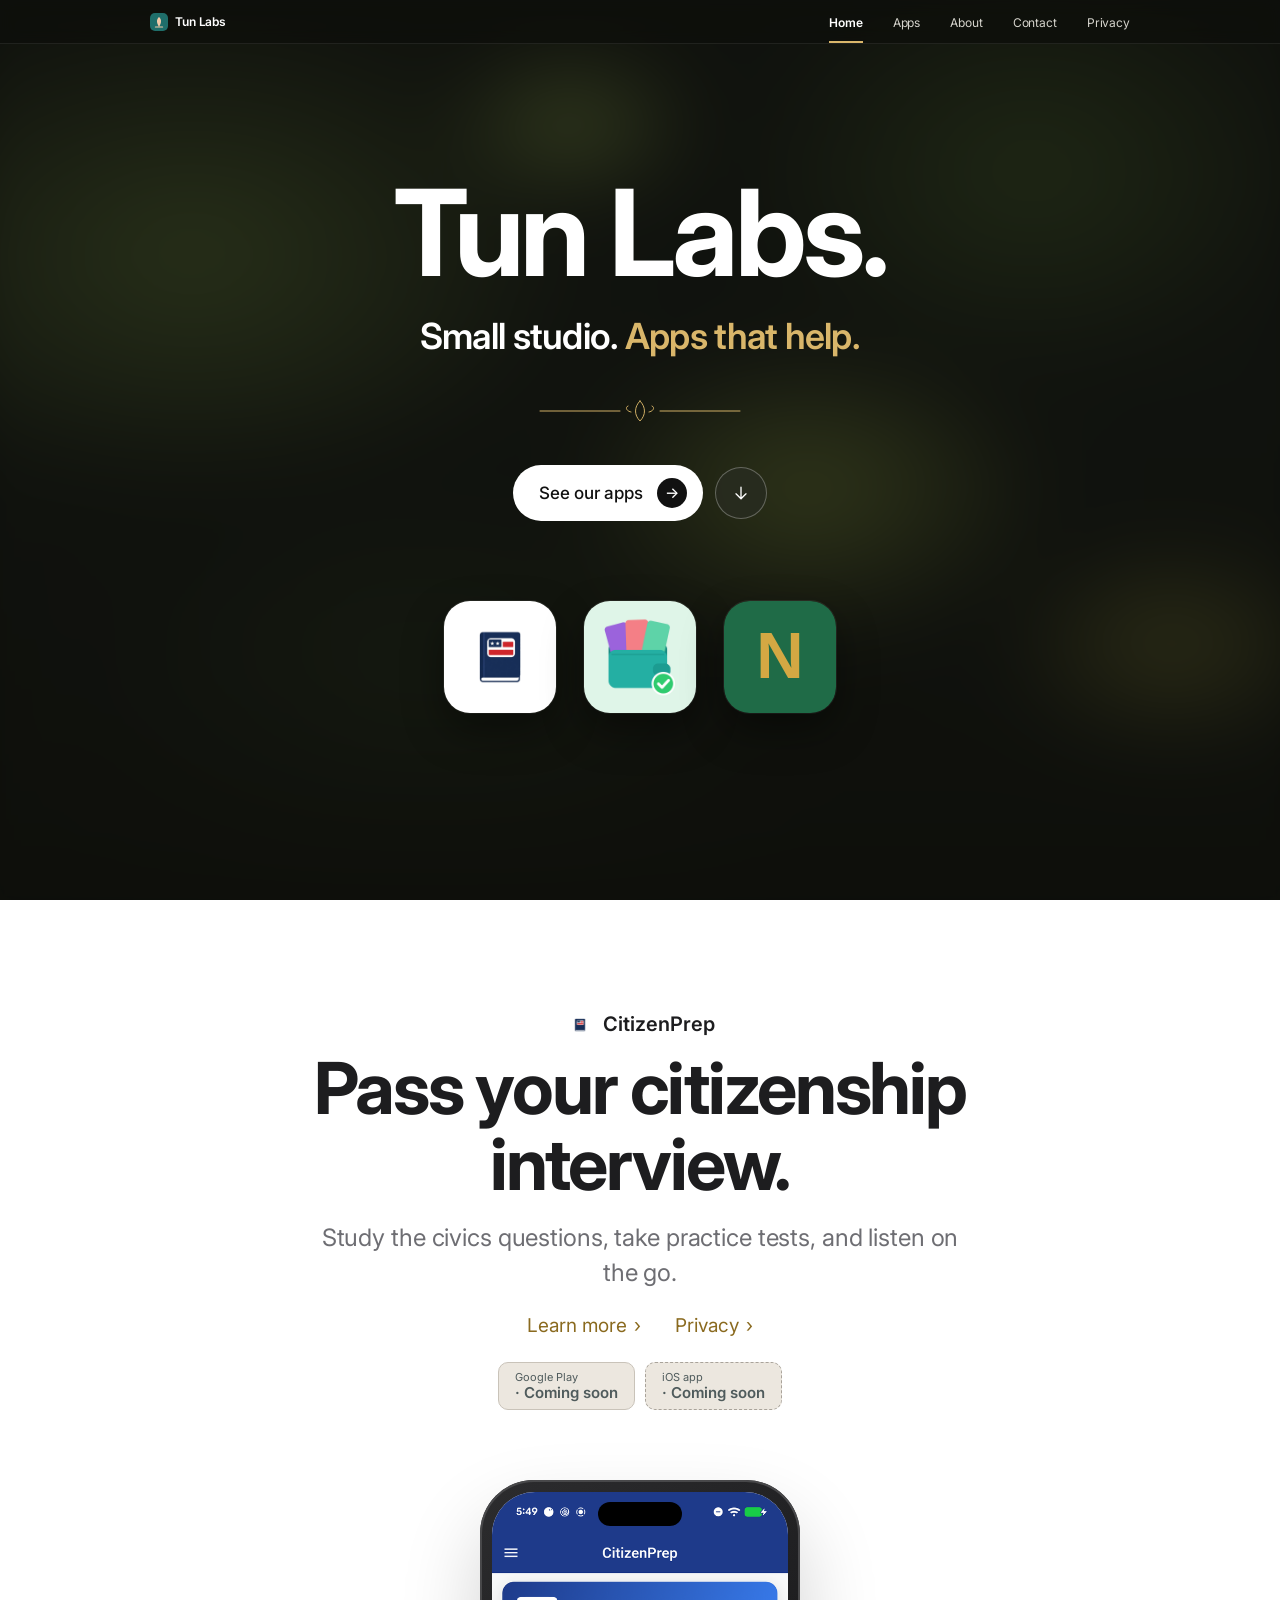
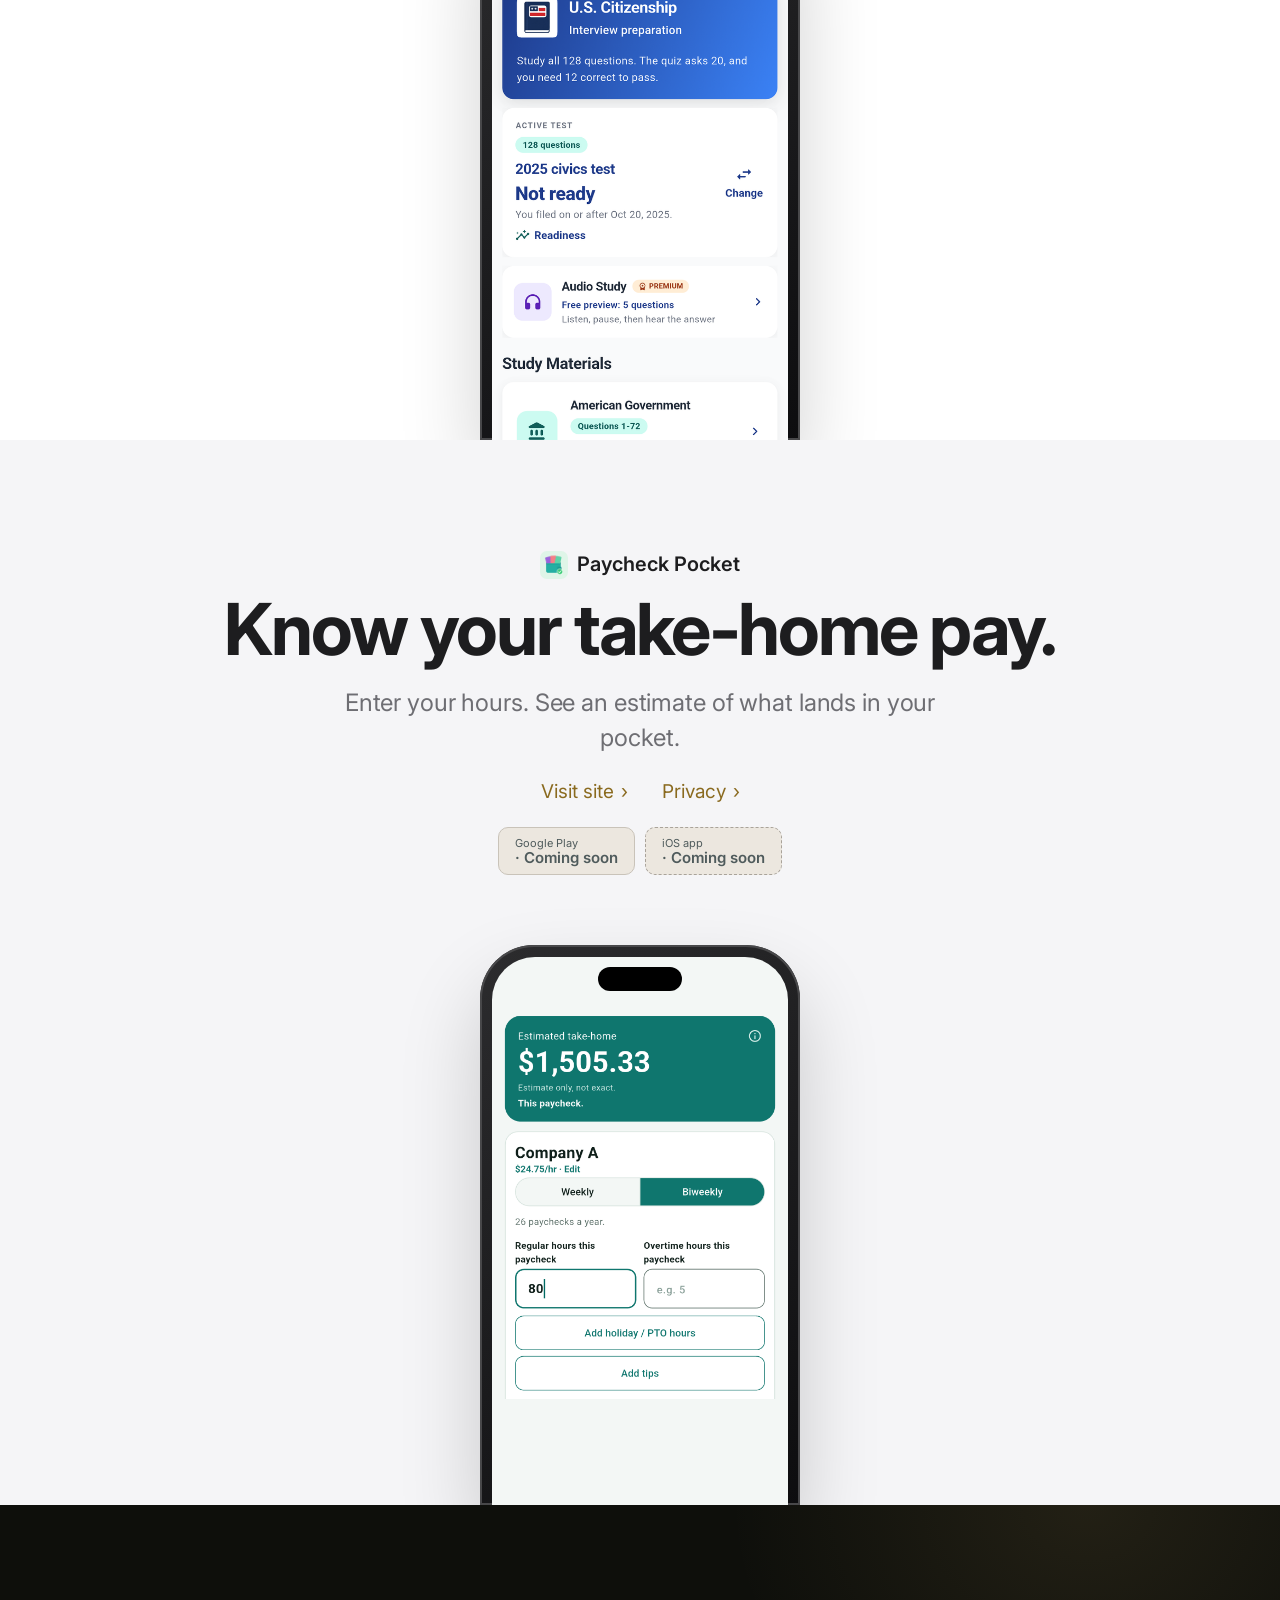
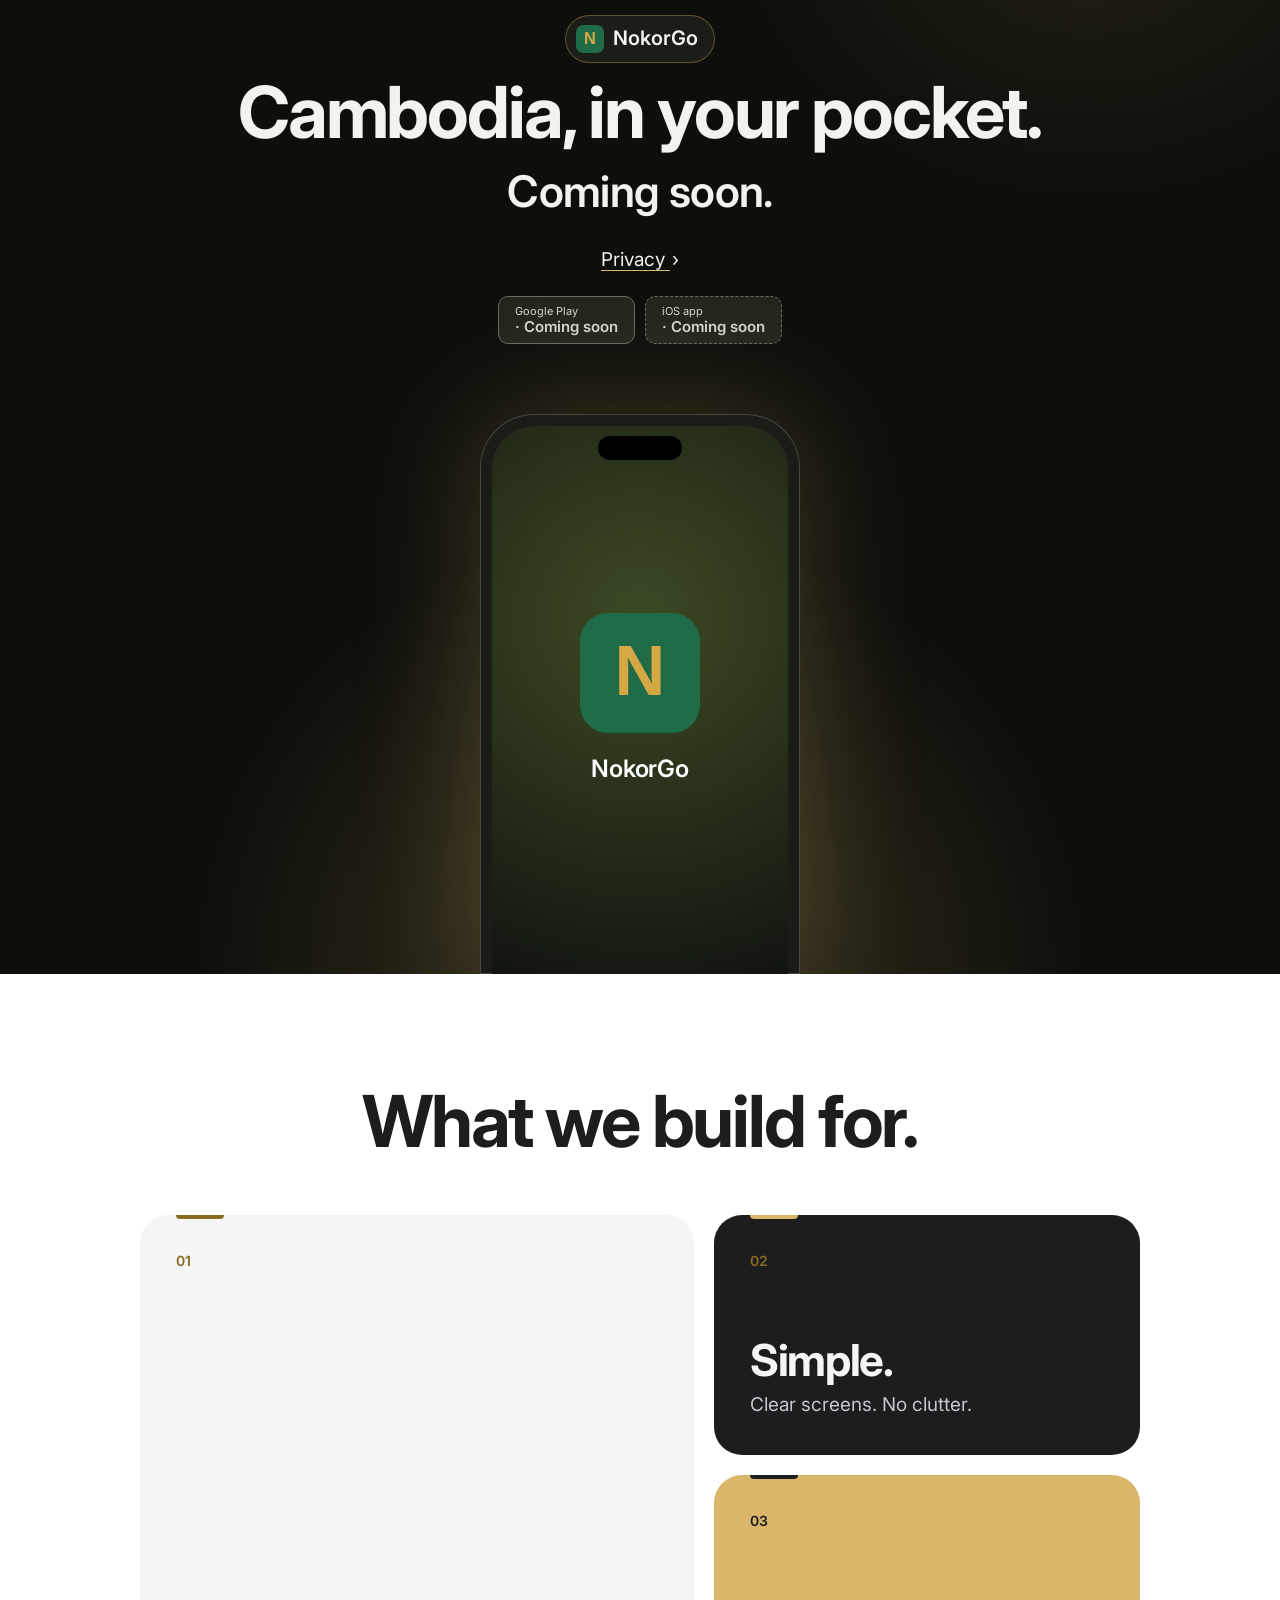
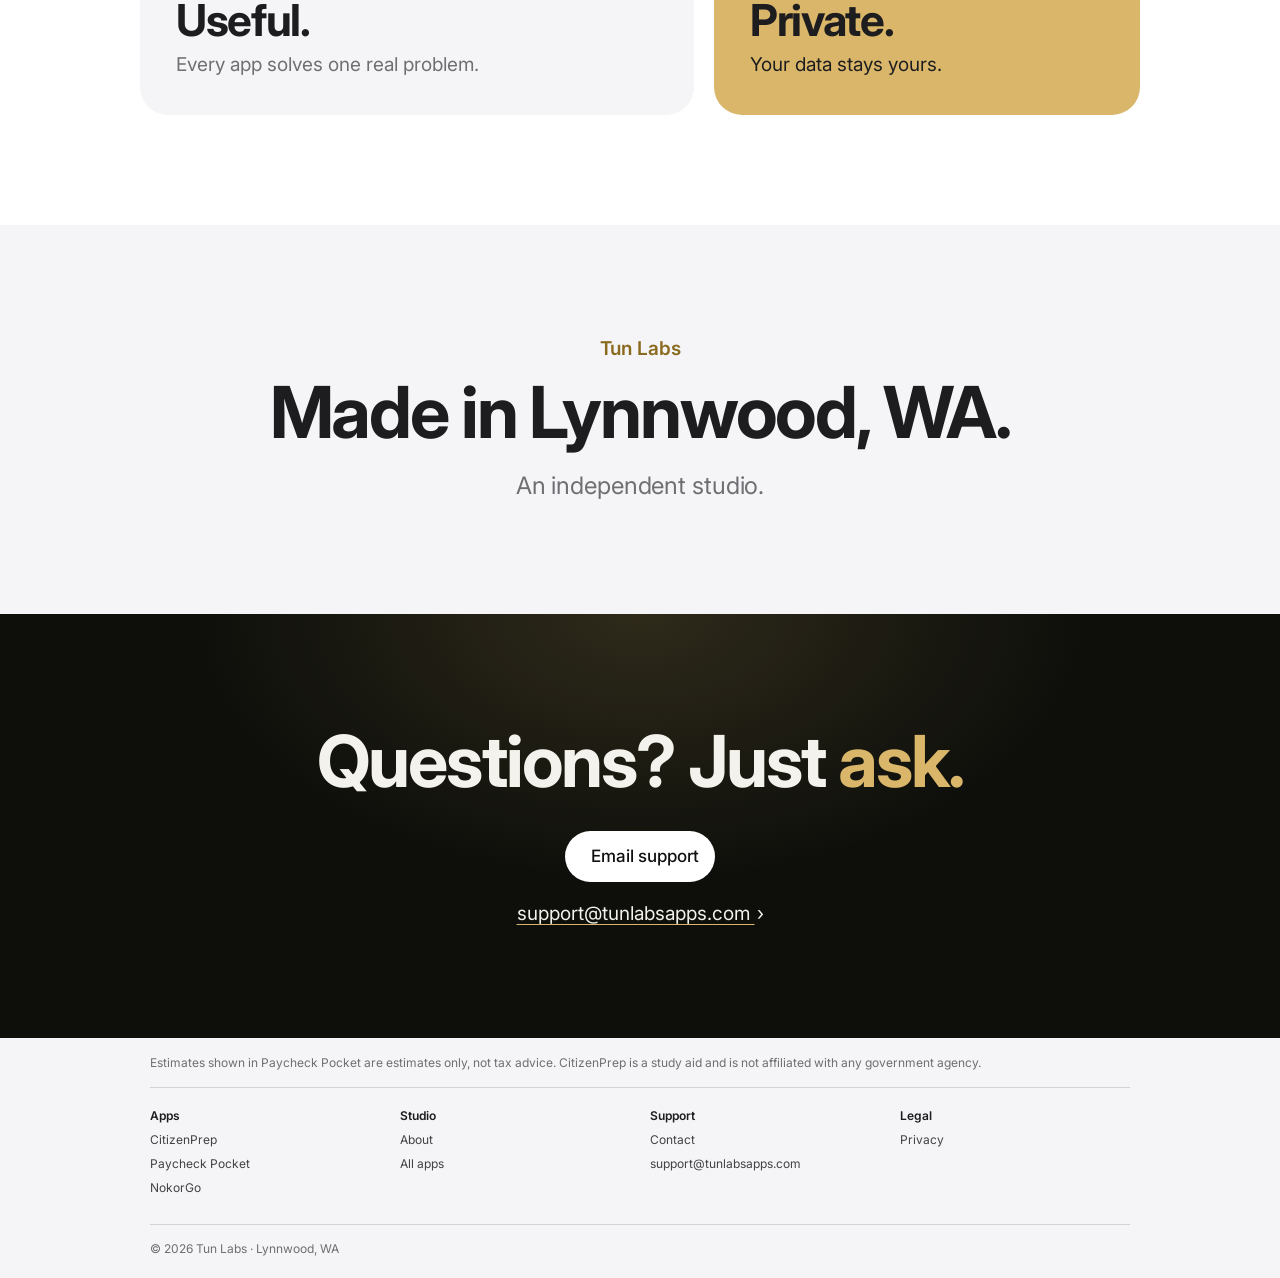
==== index.html @ c19de5f4 "Initial Tun Labs site" ====
<!doctype html>
<html lang="en">
<head>
<meta charset="utf-8">
<meta name="viewport" content="width=device-width, initial-scale=1">
<title>Tun Labs — Small studio. Apps that help.</title>
<meta name="description" content="Tun Labs is a small independent app studio in Lynnwood, WA.">
<link rel="preconnect" href="https://fonts.googleapis.com">
<link rel="preconnect" href="https://fonts.gstatic.com" crossorigin>
<link href="https://fonts.googleapis.com/css2?family=Inter:wght@400;500;600;700&display=swap" rel="stylesheet">
<link rel="stylesheet" href="style.css">
<link rel="icon" href="assets/logo.svg">
</head>
<body>
<header class="gnav" id="gnav">
  <nav class="gnav-in" aria-label="Global">
    <a class="brand" href="index.html" aria-label="Tun Labs home"><img src="assets/logo.svg" alt="" width="18" height="18"><span>Tun Labs</span></a>
    <ul><li><a href="index.html" aria-current="page">Home</a></li><li><a href="apps.html">Apps</a></li><li><a href="about.html">About</a></li><li><a href="contact.html">Contact</a></li><li><a href="privacy.html">Privacy</a></li></ul>
  </nav>
</header>

<main id="top">
  <section class="band hero">
    <div class="foliage" aria-hidden="true"></div>
    <div class="hero-in">
    <h1>Tun Labs.</h1>
    <p class="sub">Small studio. <em>Apps that help.</em></p>
    <div class="lotus" aria-hidden="true"><svg viewBox="0 0 220 28" fill="none" stroke="currentColor" stroke-width="1" stroke-linecap="round"><path d="M10 14h80"/><path d="M130 14h80"/><path d="M110 4c6 6 6 14 0 20c-6-6-6-14 0-20z"/><path d="M101 15c-5-1-6-5-3-6M119 15c5-1 6-5 3-6"/></svg></div>
    <div class="ctas">
      <a class="pill-btn" href="#citizenprep">See our apps <span aria-hidden="true">→</span></a>
      <a class="glass-btn" href="#contact" aria-label="Get in touch"><svg viewBox="0 0 24 24" width="20" height="20" fill="none" stroke="currentColor" stroke-width="1.6" stroke-linecap="round"><path d="M12 5v14M6 13l6 6 6-6"/></svg></a>
    </div>
    <div class="icon-row" aria-hidden="true">
      <img src="assets/citizenprep-icon.png" alt="">
      <img src="assets/paycheck-pocket-icon.png" alt="">
      <img src="assets/nokorgo-icon.svg" alt="">
    </div>
    </div>
  </section>

  <section class="band white app" id="citizenprep">
    <p class="eyebrow"><img src="assets/citizenprep-icon.png" alt="" width="28" height="28">CitizenPrep</p>
    <h2>Pass your citizenship interview.</h2>
    <p class="tag">Study the civics questions, take practice tests, and listen on the go.</p>
    <div class="links">
      <a class="tlink" href="apps.html">Learn more <span aria-hidden="true">›</span></a>
      <a class="tlink" href="privacy.html">Privacy <span aria-hidden="true">›</span></a>
    </div>
    <div class="badges" role="group" aria-label="Store availability">
      <span class="soon-badge gp-soon"><small>Google Play</small><b>· Coming soon</b></span>
      <span class="soon-badge ios-soon"><small>iOS app</small><b>· Coming soon</b></span>
    </div>
    <div class="phone"><div class="screen"><img src="img/cp.png" alt="CitizenPrep home screen showing the U.S. Citizenship study card and an active 2025 civics practice test."></div></div>
  </section>

  <section class="band grey app" id="paycheck">
    <p class="eyebrow"><img src="assets/paycheck-pocket-icon.png" alt="" width="28" height="28">Paycheck Pocket</p>
    <h2>Know your take&#8209;home pay.</h2>
    <p class="tag">Enter your hours. See an estimate of what lands in your pocket.</p>
    <div class="links">
      <a class="tlink" href="https://paycheckpocket.com">Visit site <span aria-hidden="true">›</span></a>
      <a class="tlink" href="https://paycheckpocket.com/privacy/">Privacy <span aria-hidden="true">›</span></a>
    </div>
    <div class="badges" role="group" aria-label="Store availability">
      <span class="soon-badge gp-soon"><small>Google Play</small><b>· Coming soon</b></span>
      <span class="soon-badge ios-soon"><small>iOS app</small><b>· Coming soon</b></span>
    </div>
    <div class="phone"><div class="screen pp"><img src="img/pp-crop.png" alt="Paycheck Pocket estimate screen showing an estimated take-home amount for a sample job."></div></div>
  </section>

  <section class="band dark app" id="nokorgo">
    <p class="eyebrow"><img src="assets/nokorgo-icon.svg" alt="" width="28" height="28">NokorGo</p>
    <h2>Cambodia, in your pocket.</h2>
    <p class="soon">Coming soon.</p>
    <div class="links"><a class="tlink" href="privacy.html">Privacy <span aria-hidden="true">›</span></a></div>
    <div class="badges" role="group" aria-label="Store availability">
      <span class="soon-badge gp-soon"><small>Google Play</small><b>· Coming soon</b></span>
      <span class="soon-badge ios-soon"><small>iOS app</small><b>· Coming soon</b></span>
    </div>
    <div class="phone dark"><div class="screen ng">
      <img src="assets/nokorgo-icon.svg" alt="NokorGo app icon">
      <span>NokorGo</span>
    </div></div>
  </section>

  <section class="band white" id="values">
    <h2>What we build for.</h2>
    <div class="bento">
      <article class="tile t-big"><p class="k">01</p><h3>Useful.</h3><p>Every app solves one real problem.</p></article>
      <article class="tile t-dark"><p class="k">02</p><h3>Simple.</h3><p>Clear screens. No clutter.</p></article>
      <article class="tile t-gold"><p class="k">03</p><h3>Private.</h3><p>Your data stays yours.</p></article>
    </div>
  </section>

  <section class="band grey local">
    <p class="eyebrow plain">Tun Labs</p>
    <h2>Made in Lynnwood, WA.</h2>
    <p class="tag">An independent studio.</p>
  </section>

  <section class="band dark contact" id="contact">
    <h2>Questions? Just <em>ask.</em></h2>
    <a class="pill-btn" href="mailto:support@tunlabsapps.com">Email support</a>
    <p class="mail"><a class="tlink" href="mailto:support@tunlabsapps.com">support@tunlabsapps.com <span aria-hidden="true">›</span></a></p>
  </section>
</main>

<footer class="foot">
  <div class="foot-in">
    <p class="fine">Estimates shown in Paycheck Pocket are estimates only, not tax advice. CitizenPrep is a study aid and is not affiliated with any government agency.</p>
    <div class="cols">
      <div><h4>Apps</h4><a href="apps.html#citizenprep">CitizenPrep</a><a href="apps.html#paycheck">Paycheck Pocket</a><a href="apps.html#nokorgo">NokorGo</a></div>
      <div><h4>Studio</h4><a href="about.html">About</a><a href="apps.html">All apps</a></div>
      <div><h4>Support</h4><a href="contact.html">Contact</a><a href="mailto:support@tunlabsapps.com">support@tunlabsapps.com</a></div>
      <div><h4>Legal</h4><a href="privacy.html">Privacy</a></div>
    </div>
    <div class="legal"><span>© 2026 Tun Labs · Lynnwood, WA</span></div>
  </div>
</footer>
</body>
</html>
---- style.css ----
/* Tun Labs combo: Apple structure + dark-sample foliage hero, unified gold accent */
:root{--ink:#1D1D1F;--ink2:#6E6E73;--grey:#F5F5F7;--dark:#0E0F0B;
--gold:#D9B66A;      /* accent on dark */
--bronze:#8A6A1F;    /* accent on light (AA text) */
--bronze-h:#6F5518;
--font:Inter,-apple-system,BlinkMacSystemFont,"SF Pro Display","Helvetica Neue",Arial,sans-serif}
*{box-sizing:border-box;margin:0;padding:0}
html{scroll-behavior:smooth;scroll-padding-top:44px}
body{font-family:var(--font);color:var(--ink);background:#fff;-webkit-font-smoothing:antialiased;line-height:1.47}
img{display:block;max-width:100%}
a{color:var(--bronze);text-decoration:none}
a:hover{text-decoration:underline;color:var(--bronze-h)}
a:focus-visible{outline:2px solid var(--bronze);outline-offset:3px;border-radius:4px}
em{font-style:normal;color:var(--gold)}

/* nav: translucent dark */
.gnav{position:sticky;top:0;z-index:50;height:44px;background:rgba(14,15,11,.82);
backdrop-filter:saturate(160%) blur(8px);-webkit-backdrop-filter:saturate(160%) blur(8px);border-bottom:1px solid rgba(255,255,255,.08)}
.gnav-in{max-width:1024px;margin:0 auto;height:100%;padding:0 22px;display:flex;align-items:center;justify-content:space-between}
.gnav ul{list-style:none;display:flex;gap:30px}
.gnav a{color:#D6D4CD;font-size:12px;letter-spacing:-.01em}
.gnav a:hover{color:#fff;text-decoration:none}
.gnav a:focus-visible{outline-color:var(--gold)}
.brand{display:flex;align-items:center;gap:7px;font-weight:600}
.brand span{color:#fff}

.band{padding:110px 22px 0;text-align:center;overflow:hidden}
.white{background:#fff}.grey{background:var(--grey)}
h1,h2{font-weight:700;letter-spacing:-.03em;line-height:1.05}
h1{font-size:clamp(64px,10vw,120px)}
h2{font-size:clamp(40px,5.6vw,72px);max-width:900px;margin:0 auto}
.sub{font-size:clamp(24px,3vw,36px);font-weight:600;color:#fff;margin-top:14px;letter-spacing:-.02em}
.tag{font-size:clamp(19px,1.9vw,24px);color:var(--ink2);max-width:640px;margin:18px auto 0;letter-spacing:-.005em}
.eyebrow{display:inline-flex;align-items:center;gap:9px;font-size:20px;font-weight:600;margin-bottom:12px}
.eyebrow img{border-radius:7px}
.eyebrow.plain{color:var(--bronze);font-size:19px}

/* hero: dark foliage */
.hero{position:relative;margin-top:-44px;padding:170px 22px 120px;background:var(--dark);color:#fff;min-height:max(100svh,760px)}
.foliage{position:absolute;inset:-60px;filter:blur(38px);background:
radial-gradient(40% 35% at 18% 30%,#3c4a24 0,transparent 70%),radial-gradient(30% 30% at 78% 22%,#2e3d1d 0,transparent 70%),
radial-gradient(25% 22% at 62% 55%,#55602a 0,transparent 70%),radial-gradient(35% 30% at 35% 75%,#24301a 0,transparent 70%),
radial-gradient(18% 16% at 88% 70%,#6b6a2e 0,transparent 70%),radial-gradient(14% 12% at 45% 18%,#5a6a33 0,transparent 70%),#121510}
.foliage::after{content:"";position:absolute;inset:0;background:linear-gradient(180deg,rgba(14,15,11,.55) 0,rgba(14,15,11,.4) 45%,rgba(14,15,11,.85) 85%,var(--dark) 100%)}
.hero-in{position:relative}
.lotus{color:var(--gold);width:220px;margin:34px auto 0;opacity:.95}
.ctas{display:flex;justify-content:center;align-items:center;gap:12px;margin-top:34px;flex-wrap:wrap}
.pill-btn{display:inline-flex;align-items:center;gap:14px;background:#fff;color:#111;font-weight:500;font-size:17px;padding:13px 16px 13px 26px;border-radius:99px}
.pill-btn span{display:grid;place-items:center;width:30px;height:30px;border-radius:50%;background:#111;color:#fff;font-size:15px}
.pill-btn:hover{color:#111;text-decoration:none;background:#F1ECDF}
.pill-btn:focus-visible,.glass-btn:focus-visible{outline:2px solid var(--gold);outline-offset:3px}
.glass-btn{width:52px;height:52px;border-radius:50%;display:grid;place-items:center;color:#fff;background:rgba(40,44,32,.85);border:1px solid rgba(255,255,255,.28)}
.glass-btn:hover{color:#fff;background:rgba(255,255,255,.18)}
.icon-row{display:flex;justify-content:center;gap:28px;margin-top:80px}
.icon-row img{width:112px;height:112px;border-radius:26px;box-shadow:0 18px 40px rgba(0,0,0,.4),0 0 0 1px rgba(255,255,255,.08)}

/* app bands */
.tlink{font-size:19px}
.tlink span{display:inline-block;margin-left:2px}
.links{display:flex;justify-content:center;gap:34px;margin-top:22px;flex-wrap:wrap}
.phone{width:320px;margin:70px auto 0;border-radius:54px 54px 0 0;padding:12px 12px 0;height:560px;
background:linear-gradient(145deg,#2c2c2e,#0d0d0f);box-shadow:0 0 0 2px #48484a inset,0 40px 80px rgba(0,0,0,.18);position:relative}
.phone::before{content:"";position:absolute;top:22px;left:50%;width:84px;height:24px;margin-left:-42px;background:#000;border-radius:14px;z-index:2}
.screen{width:100%;height:100%;border-radius:43px 43px 0 0;overflow:hidden;background:#fff}
.screen img{width:100%;height:100%;object-fit:cover;object-position:top}
.screen.pp{background:#F3F7F5;padding-top:56px}
.screen.pp img{height:auto}

/* NokorGo: dark, gold glow, glass */
.dark{background:radial-gradient(50% 60% at 50% 100%,rgba(217,182,106,.22),transparent 70%),radial-gradient(40% 40% at 85% 0,rgba(217,182,106,.10),transparent 70%),var(--dark);color:#F4F2EC}
.dark .eyebrow{color:#F4F2EC;padding:8px 16px 8px 10px;border-radius:99px;background:rgba(30,32,24,.9);border:1px solid rgba(217,182,106,.35)}
.soon{font-size:clamp(28px,3.4vw,44px);font-weight:600;color:#F4F2EC;margin-top:10px;letter-spacing:-.015em}
.phone.dark{background:#1A1C15;box-shadow:0 0 0 1px rgba(255,255,255,.18) inset,0 0 120px rgba(217,182,106,.25)}
.screen.ng{background:radial-gradient(circle at 50% 35%,#3c4a24,#121510);display:flex;flex-direction:column;align-items:center;justify-content:center;gap:18px}
.screen.ng img{width:120px;height:120px;border-radius:28px}
.screen.ng span{color:#fff;font-size:24px;font-weight:600;letter-spacing:-.01em}

/* values bento */
#values{padding-bottom:110px}
.bento{max-width:1000px;margin:56px auto 0;display:grid;grid-template-columns:1.3fr 1fr;grid-template-rows:240px 240px;gap:20px;text-align:left}
.tile{border-radius:28px;padding:36px;background:var(--grey);display:flex;flex-direction:column;justify-content:flex-end;position:relative;overflow:hidden}
.tile::before{content:"";position:absolute;left:36px;top:0;width:48px;height:4px;border-radius:0 0 4px 4px;background:var(--bronze)}
.t-big h3{font-size:64px}
.t-big{grid-row:span 2}
.t-dark{background:#1D1D1F;color:#F5F5F7}.t-dark::before{background:var(--gold)}
.t-dark p:not(.k){color:#C7C7CC}
.t-dark .k{color:var(--gold)}
.t-gold{background:var(--gold);color:var(--ink)}.t-gold::before{background:var(--ink)}
.t-gold p:not(.k){color:var(--ink)}
.tile h3{font-size:44px;font-weight:700;letter-spacing:-.03em;line-height:1.05}
.tile p{font-size:19px;color:var(--ink2);margin-top:8px}
.tile .k{margin:0 0 auto;font-size:14px;font-weight:600;color:var(--bronze)}
.t-gold .k{color:var(--ink)}

.local{padding-bottom:110px}
/* contact: dark with gold */
.contact{padding-bottom:110px;background:radial-gradient(50% 90% at 50% 0,rgba(217,182,106,.16),transparent 70%),var(--dark);color:#F4F2EC}
.contact h2 em{color:var(--gold)}
.contact .pill-btn{margin-top:32px}
.mail{margin-top:18px}
.dark .tlink{color:#F4F2EC;text-decoration:underline;text-decoration-color:var(--gold);text-underline-offset:4px}
.dark .tlink:hover{color:#fff}
.dark a:focus-visible{outline-color:var(--gold)}

.foot{background:var(--grey);color:var(--ink2);font-size:12px;line-height:1.33;padding:0 22px}
.foot-in{max-width:980px;margin:0 auto;padding:17px 0 21px}
.fine{padding-bottom:16px;border-bottom:1px solid #D2D2D7}
.cols{display:grid;grid-template-columns:repeat(4,1fr);gap:20px;padding:20px 0}
.cols h4{color:var(--ink);font-size:12px;font-weight:600;margin-bottom:8px}
.cols a{display:block;color:#424245;margin-bottom:8px}
.cols a:hover{color:var(--bronze)}
.legal{display:flex;justify-content:space-between;gap:12px;padding-top:16px;border-top:1px solid #D2D2D7;flex-wrap:wrap}

@media (max-width:734px){
 .gnav ul{gap:16px}.hide-s{display:none}
 .gnav-in{padding:0 16px}
 .gnav a{font-size:11px}
 .band{padding-top:80px}
 .hero{padding-top:130px;padding-bottom:90px;min-height:0}
 .lotus{width:180px}
 .icon-row{gap:16px;margin-top:56px}.icon-row img{width:80px;height:80px;border-radius:19px}
 .phone{width:270px;height:470px;margin-top:52px}
 .links{gap:10px 24px}
 .bento{grid-template-columns:1fr;grid-template-rows:auto}
 .t-big{grid-row:auto}.t-big h3{font-size:48px}
 .tile{min-height:200px;padding:28px}.tile::before{left:28px}
 #values,.local,.contact{padding-bottom:80px}
 .cols{grid-template-columns:1fr 1fr}
}
@media (max-width:420px){.brand span{display:none}}

/* v2: coming-soon store labels (style from v1 iOS badge) */
.badges{display:flex;flex-wrap:wrap;justify-content:center;gap:10px;margin-top:22px}
.soon-badge{display:inline-flex;flex-direction:column;justify-content:center;align-items:flex-start;height:48px;padding:0 16px;border-radius:10px;background:#ECE7DF;color:#4F5B5C;line-height:1.15;cursor:default;user-select:none;text-align:left}
.soon-badge small{font-size:11px}.soon-badge b{font-size:15px;font-weight:600}
.gp-soon{border:1px solid #C9C3B9}
.ios-soon{border:1px dashed #A9A39A}
.dark .soon-badge{background:#24261E;color:#D6D4CD;border-color:#6B6A60}
@media (max-width:734px){
 .hero{padding-top:96px;padding-bottom:56px}
 .hero h1{font-size:56px}
 .sub{font-size:22px;margin-top:10px}
 .lotus{width:150px;margin-top:20px}
 .ctas{margin-top:22px}
 .icon-row{margin-top:30px;gap:14px}.icon-row img{width:60px;height:60px;border-radius:14px}
 .band.app{padding-top:64px}
}

/* final: shared nav active state + inner pages */
.gnav a[aria-current="page"]{color:#fff;font-weight:600;box-shadow:inset 0 -2px 0 var(--gold);padding-bottom:13px}
.hero.sm{min-height:0;padding:150px 22px 84px}
.hero.sm h1{font-size:clamp(48px,7vw,84px)}
.hero.sm .sub{font-size:clamp(19px,2.2vw,26px);font-weight:500;color:#E6E3DA;max-width:640px;margin:16px auto 0}
.hero.sm .lotus{width:180px;margin-top:26px}
.band.app:last-of-type{padding-bottom:0}
.prose{max-width:680px;margin:0 auto;text-align:left}
.prose h2{font-size:clamp(32px,4vw,48px);margin:0 0 18px;text-align:left}
.prose p{font-size:19px;color:#424245;margin-bottom:16px}
.prose strong{color:var(--ink)}
.pad{padding-bottom:110px}
.cards{max-width:1000px;margin:48px auto 0;display:grid;grid-template-columns:repeat(3,1fr);gap:20px;text-align:left}
.card{background:#fff;border-radius:24px;padding:30px;display:flex;flex-direction:column;gap:10px;box-shadow:0 0 0 1px #E5E5EA}
.grey .card{box-shadow:none}
.card img{width:56px;height:56px;border-radius:13px}
.card h3{font-size:24px;font-weight:700;letter-spacing:-.02em}
.card p{font-size:16px;color:var(--ink2);flex:1}
.card .tlink{font-size:17px}
.mail-big{font-size:clamp(20px,2.4vw,28px);font-weight:600;margin-top:22px;display:inline-block;word-break:break-word}
.dark .mail-big{color:#F4F2EC;text-decoration:underline;text-decoration-color:var(--gold);text-underline-offset:5px}
.legal span{color:var(--ink2)}
@media (max-width:860px){.cards{grid-template-columns:1fr;max-width:520px}}
@media (max-width:734px){
 .gnav a[aria-current="page"]{padding-bottom:14px}
 .hero.sm{padding:96px 18px 56px}
 .hero.sm h1{font-size:48px}
 .pad{padding-bottom:80px}
 .prose p{font-size:17px}
}
@media (max-width:420px){.gnav ul{gap:12px}}
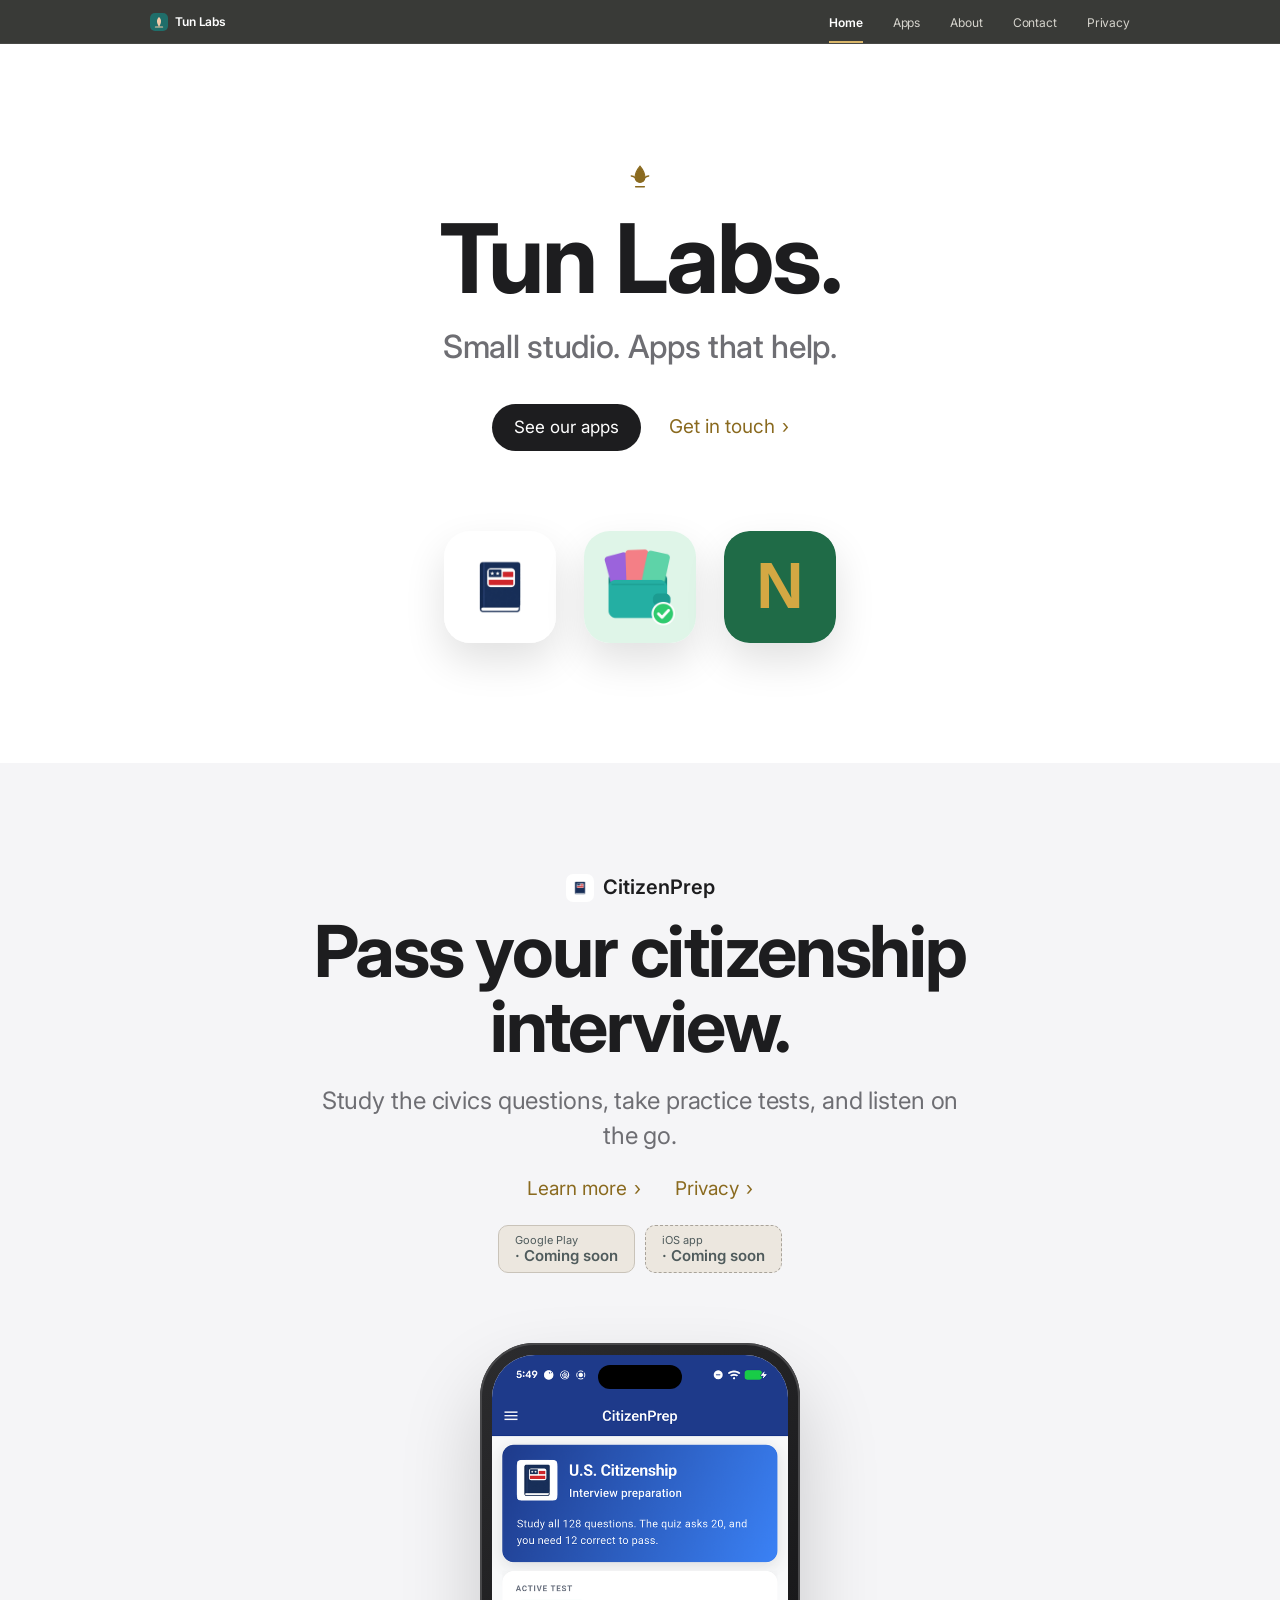
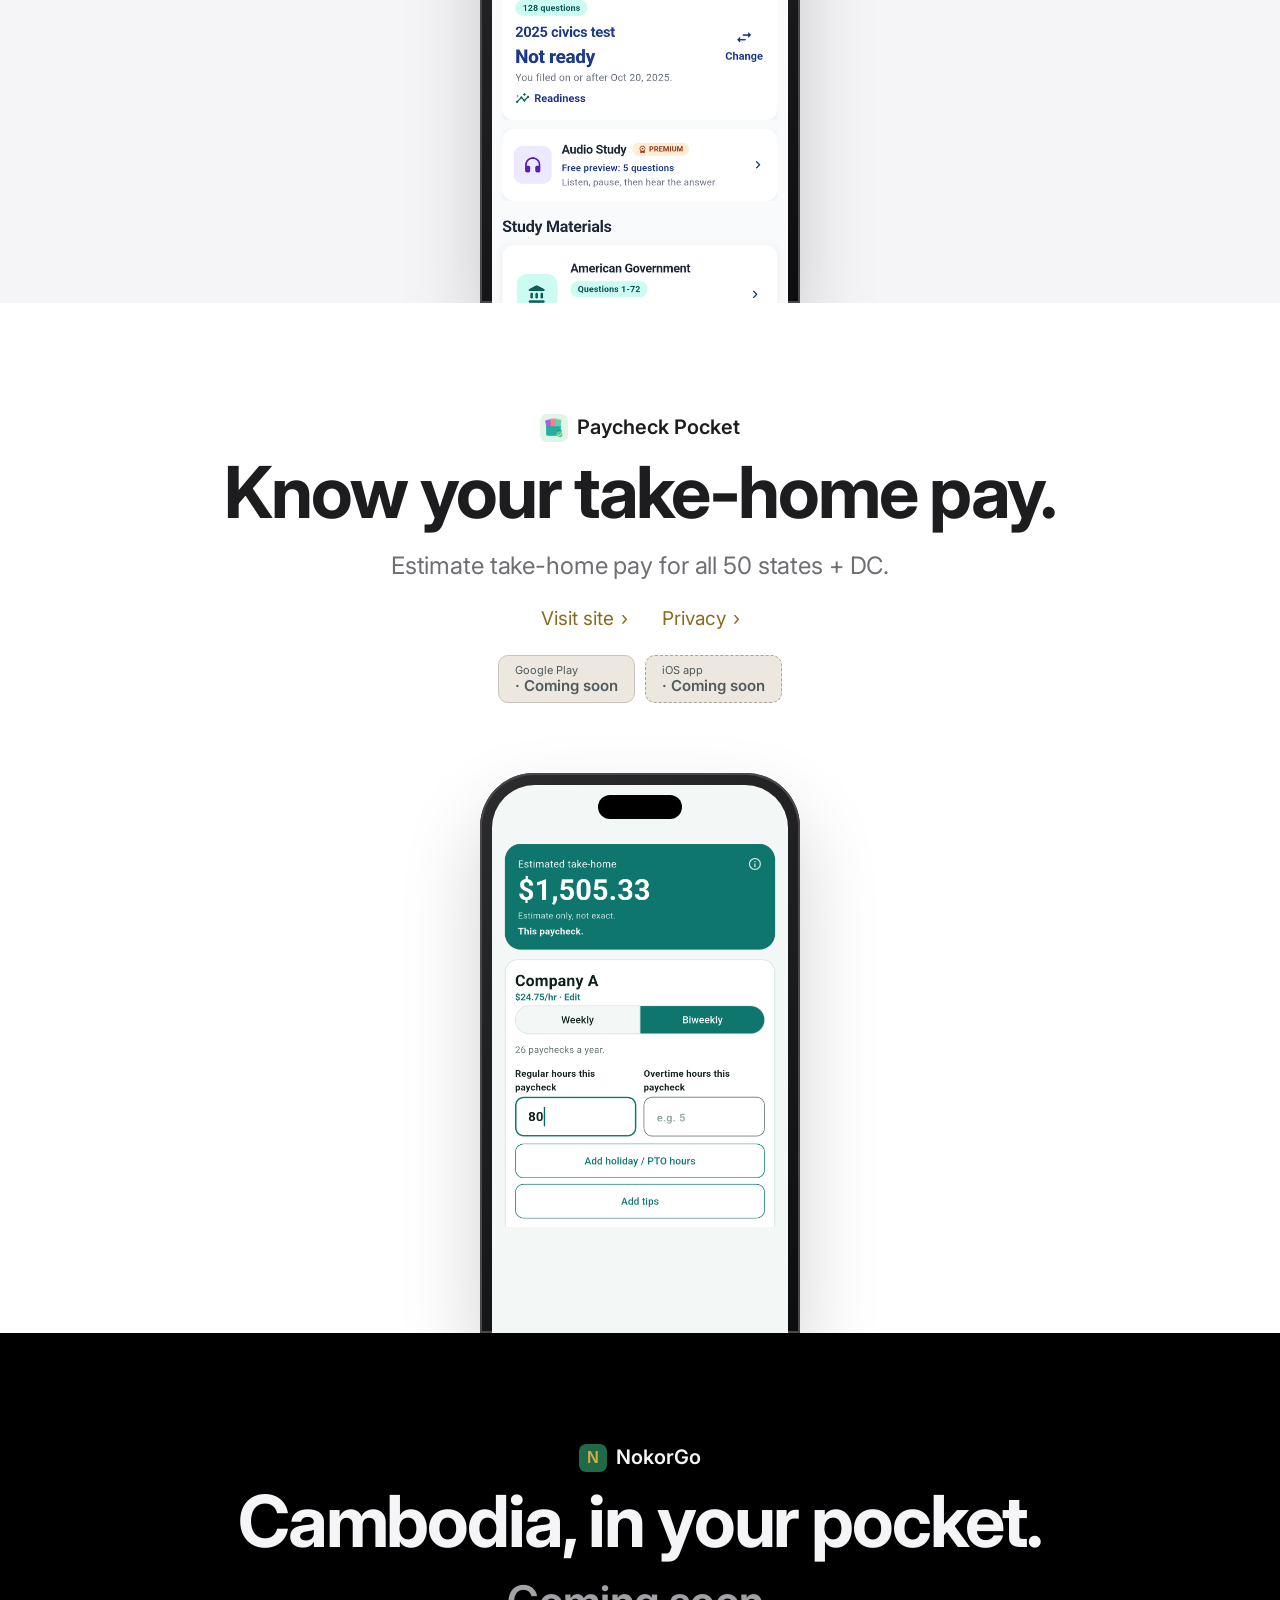
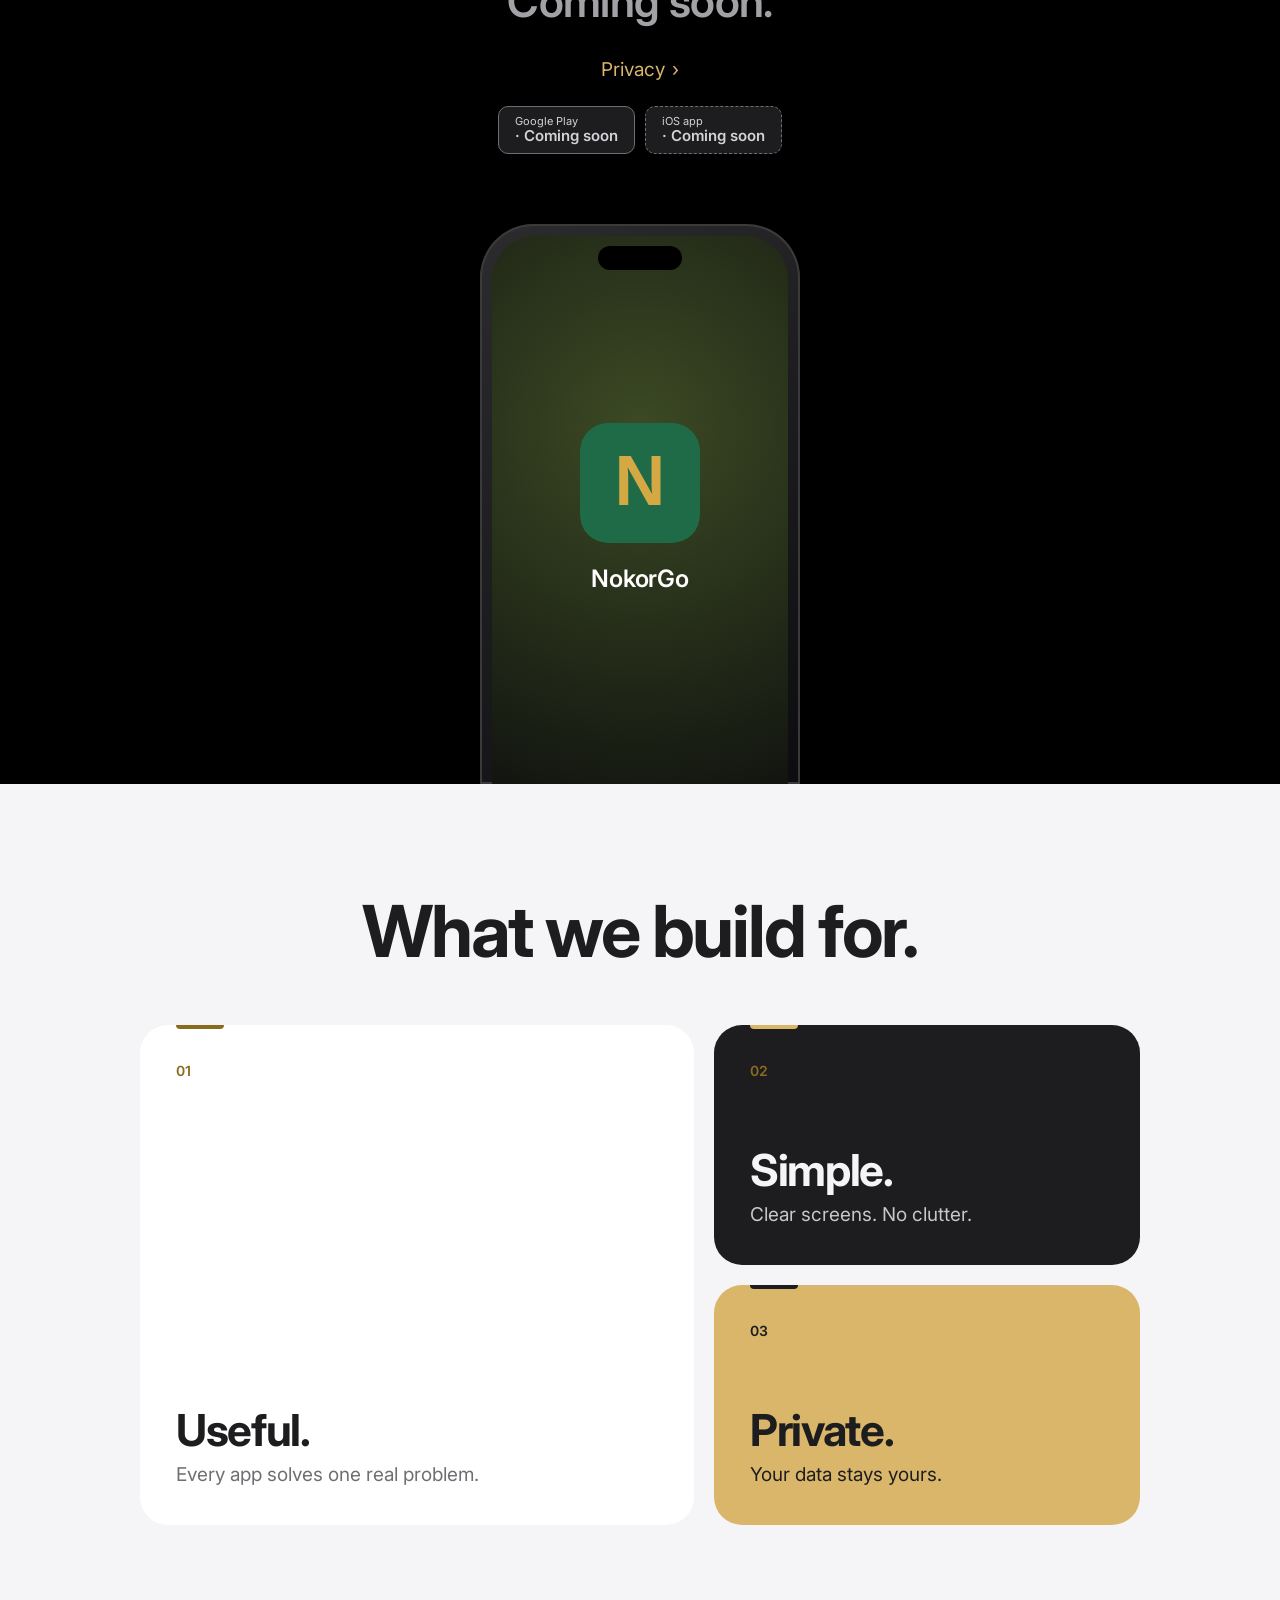
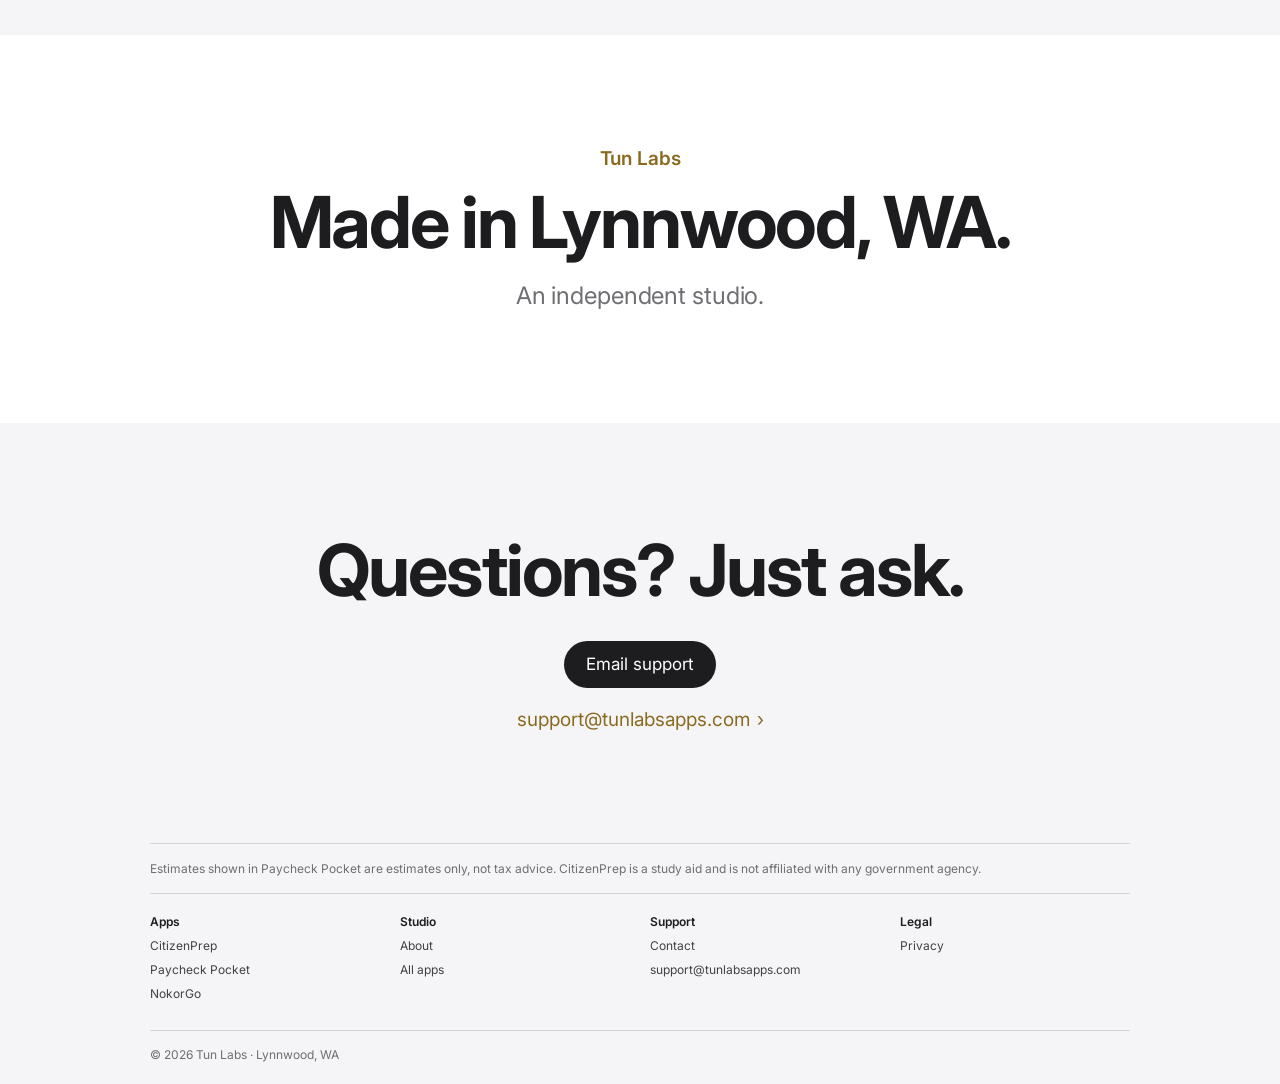
==== commit e5a9fb91: "Apple-style Home page (v3)" ====
--- a/index.html
+++ b/index.html
@@ -11,7 +11,7 @@
 <link rel="stylesheet" href="style.css">
 <link rel="icon" href="assets/logo.svg">
 </head>
-<body>
+<body class="home">
 <header class="gnav" id="gnav">
   <nav class="gnav-in" aria-label="Global">
     <a class="brand" href="index.html" aria-label="Tun Labs home"><img src="assets/logo.svg" alt="" width="18" height="18"><span>Tun Labs</span></a>
@@ -21,30 +21,27 @@
 
 <main id="top">
   <section class="band hero">
-    <div class="foliage" aria-hidden="true"></div>
-    <div class="hero-in">
+    <svg class="h-lotus" viewBox="0 0 24 24" aria-hidden="true"><path d="M12 2c3 3.5 4.5 7 4.5 10.5A4.5 4.5 0 0 1 12 17a4.5 4.5 0 0 1-4.5-4.5C7.5 9 9 5.5 12 2Z"/><path d="M4 11c2.5.3 4.5 2 5.2 4.6M20 11c-2.5.3-4.5 2-5.2 4.6M8 21h8" fill="none" stroke-width="1.4" stroke-linecap="round"/></svg>
     <h1>Tun Labs.</h1>
-    <p class="sub">Small studio. <em>Apps that help.</em></p>
-    <div class="lotus" aria-hidden="true"><svg viewBox="0 0 220 28" fill="none" stroke="currentColor" stroke-width="1" stroke-linecap="round"><path d="M10 14h80"/><path d="M130 14h80"/><path d="M110 4c6 6 6 14 0 20c-6-6-6-14 0-20z"/><path d="M101 15c-5-1-6-5-3-6M119 15c5-1 6-5 3-6"/></svg></div>
+    <p class="sub">Small studio. Apps that help.</p>
     <div class="ctas">
-      <a class="pill-btn" href="#citizenprep">See our apps <span aria-hidden="true">→</span></a>
-      <a class="glass-btn" href="#contact" aria-label="Get in touch"><svg viewBox="0 0 24 24" width="20" height="20" fill="none" stroke="currentColor" stroke-width="1.6" stroke-linecap="round"><path d="M12 5v14M6 13l6 6 6-6"/></svg></a>
+      <a class="pill" href="#citizenprep">See our apps</a>
+      <a class="tlink" href="#contact">Get in touch <span aria-hidden="true">›</span></a>
     </div>
     <div class="icon-row" aria-hidden="true">
       <img src="assets/citizenprep-icon.png" alt="">
       <img src="assets/paycheck-pocket-icon.png" alt="">
       <img src="assets/nokorgo-icon.svg" alt="">
     </div>
-    </div>
   </section>
 
-  <section class="band white app" id="citizenprep">
+  <section class="band grey app" id="citizenprep">
     <p class="eyebrow"><img src="assets/citizenprep-icon.png" alt="" width="28" height="28">CitizenPrep</p>
     <h2>Pass your citizenship interview.</h2>
     <p class="tag">Study the civics questions, take practice tests, and listen on the go.</p>
     <div class="links">
-      <a class="tlink" href="apps.html">Learn more <span aria-hidden="true">›</span></a>
-      <a class="tlink" href="privacy.html">Privacy <span aria-hidden="true">›</span></a>
+      <a class="tlink" href="apps.html#citizenprep">Learn more <span aria-hidden="true">›</span></a>
+      <a class="tlink" href="privacy.html#citizenprep">Privacy <span aria-hidden="true">›</span></a>
     </div>
     <div class="badges" role="group" aria-label="Store availability">
       <span class="soon-badge gp-soon"><small>Google Play</small><b>· Coming soon</b></span>
@@ -53,10 +50,10 @@
     <div class="phone"><div class="screen"><img src="img/cp.png" alt="CitizenPrep home screen showing the U.S. Citizenship study card and an active 2025 civics practice test."></div></div>
   </section>
 
-  <section class="band grey app" id="paycheck">
+  <section class="band white app" id="paycheck">
     <p class="eyebrow"><img src="assets/paycheck-pocket-icon.png" alt="" width="28" height="28">Paycheck Pocket</p>
     <h2>Know your take&#8209;home pay.</h2>
-    <p class="tag">Enter your hours. See an estimate of what lands in your pocket.</p>
+    <p class="tag">Estimate take-home pay for all 50 states + DC.</p>
     <div class="links">
       <a class="tlink" href="https://paycheckpocket.com">Visit site <span aria-hidden="true">›</span></a>
       <a class="tlink" href="https://paycheckpocket.com/privacy/">Privacy <span aria-hidden="true">›</span></a>
@@ -68,11 +65,11 @@
     <div class="phone"><div class="screen pp"><img src="img/pp-crop.png" alt="Paycheck Pocket estimate screen showing an estimated take-home amount for a sample job."></div></div>
   </section>
 
-  <section class="band dark app" id="nokorgo">
+  <section class="band black app" id="nokorgo">
     <p class="eyebrow"><img src="assets/nokorgo-icon.svg" alt="" width="28" height="28">NokorGo</p>
     <h2>Cambodia, in your pocket.</h2>
     <p class="soon">Coming soon.</p>
-    <div class="links"><a class="tlink" href="privacy.html">Privacy <span aria-hidden="true">›</span></a></div>
+    <div class="links"><a class="tlink" href="privacy.html#nokorgo">Privacy <span aria-hidden="true">›</span></a></div>
     <div class="badges" role="group" aria-label="Store availability">
       <span class="soon-badge gp-soon"><small>Google Play</small><b>· Coming soon</b></span>
       <span class="soon-badge ios-soon"><small>iOS app</small><b>· Coming soon</b></span>
@@ -83,7 +80,7 @@
     </div></div>
   </section>
 
-  <section class="band white" id="values">
+  <section class="band grey" id="values">
     <h2>What we build for.</h2>
     <div class="bento">
       <article class="tile t-big"><p class="k">01</p><h3>Useful.</h3><p>Every app solves one real problem.</p></article>
@@ -92,15 +89,15 @@
     </div>
   </section>
 
-  <section class="band grey local">
+  <section class="band white local">
     <p class="eyebrow plain">Tun Labs</p>
     <h2>Made in Lynnwood, WA.</h2>
     <p class="tag">An independent studio.</p>
   </section>
 
-  <section class="band dark contact" id="contact">
-    <h2>Questions? Just <em>ask.</em></h2>
-    <a class="pill-btn" href="mailto:support@tunlabsapps.com">Email support</a>
+  <section class="band grey contact-l" id="contact">
+    <h2>Questions? Just ask.</h2>
+    <a class="pill" href="mailto:support@tunlabsapps.com">Email support</a>
     <p class="mail"><a class="tlink" href="mailto:support@tunlabsapps.com">support@tunlabsapps.com <span aria-hidden="true">›</span></a></p>
   </section>
 </main>
--- a/style.css
+++ b/style.css
@@ -177,3 +177,33 @@
  .prose p{font-size:17px}
 }
 @media (max-width:420px){.gnav ul{gap:12px}}
+
+/* v3 Home (Apple-style): scoped to body.home only */
+.home .hero{margin-top:0;min-height:0;background:#fff;color:var(--ink);padding:120px 22px 120px}
+.home .h-lotus{display:block;width:26px;height:26px;margin:0 auto 18px;fill:var(--bronze);stroke:var(--bronze)}
+.home .hero h1{font-size:clamp(56px,9vw,96px);letter-spacing:-.02em}
+.home .hero .sub{color:var(--ink2);font-weight:500;font-size:clamp(22px,2.6vw,32px);letter-spacing:-.01em}
+.home .ctas{gap:28px}
+.home .pill{display:inline-block;background:var(--ink);color:#fff;font-size:17px;padding:11px 22px;border-radius:980px}
+.home .pill:hover{background:#000;color:#fff;text-decoration:none}
+.home .icon-row img{box-shadow:0 18px 40px rgba(0,0,0,.12)}
+.home .black{background:#000;color:#F5F5F7}
+.home .black .eyebrow{color:#F5F5F7}
+.home .black .soon{color:#A1A1A6}
+.home .black .tlink{color:var(--gold)}
+.home .black .tlink:hover{color:#E8CD8F}
+.home .black a:focus-visible{outline-color:var(--gold)}
+.home .black .soon-badge{background:#1D1D1F;color:#D2D2D7;border-color:#6E6E73}
+.home .phone.dark{background:linear-gradient(145deg,#2c2c2e,#0d0d0f);box-shadow:0 0 0 2px #3a3a3c inset}
+.home .t-big{background:#fff}
+.home .contact-l{padding-bottom:110px}
+.home .contact-l .pill{margin-top:32px}
+.home .foot-in{border-top:1px solid #D2D2D7}
+@media (max-width:734px){
+ .home .hero{padding:56px 20px 48px}
+ .home .h-lotus{margin-bottom:12px}
+ .home .hero h1{font-size:56px}
+ .home .ctas{margin-top:22px;gap:20px}
+ .home .icon-row{margin-top:28px}
+ .home .contact-l{padding-bottom:80px}
+}
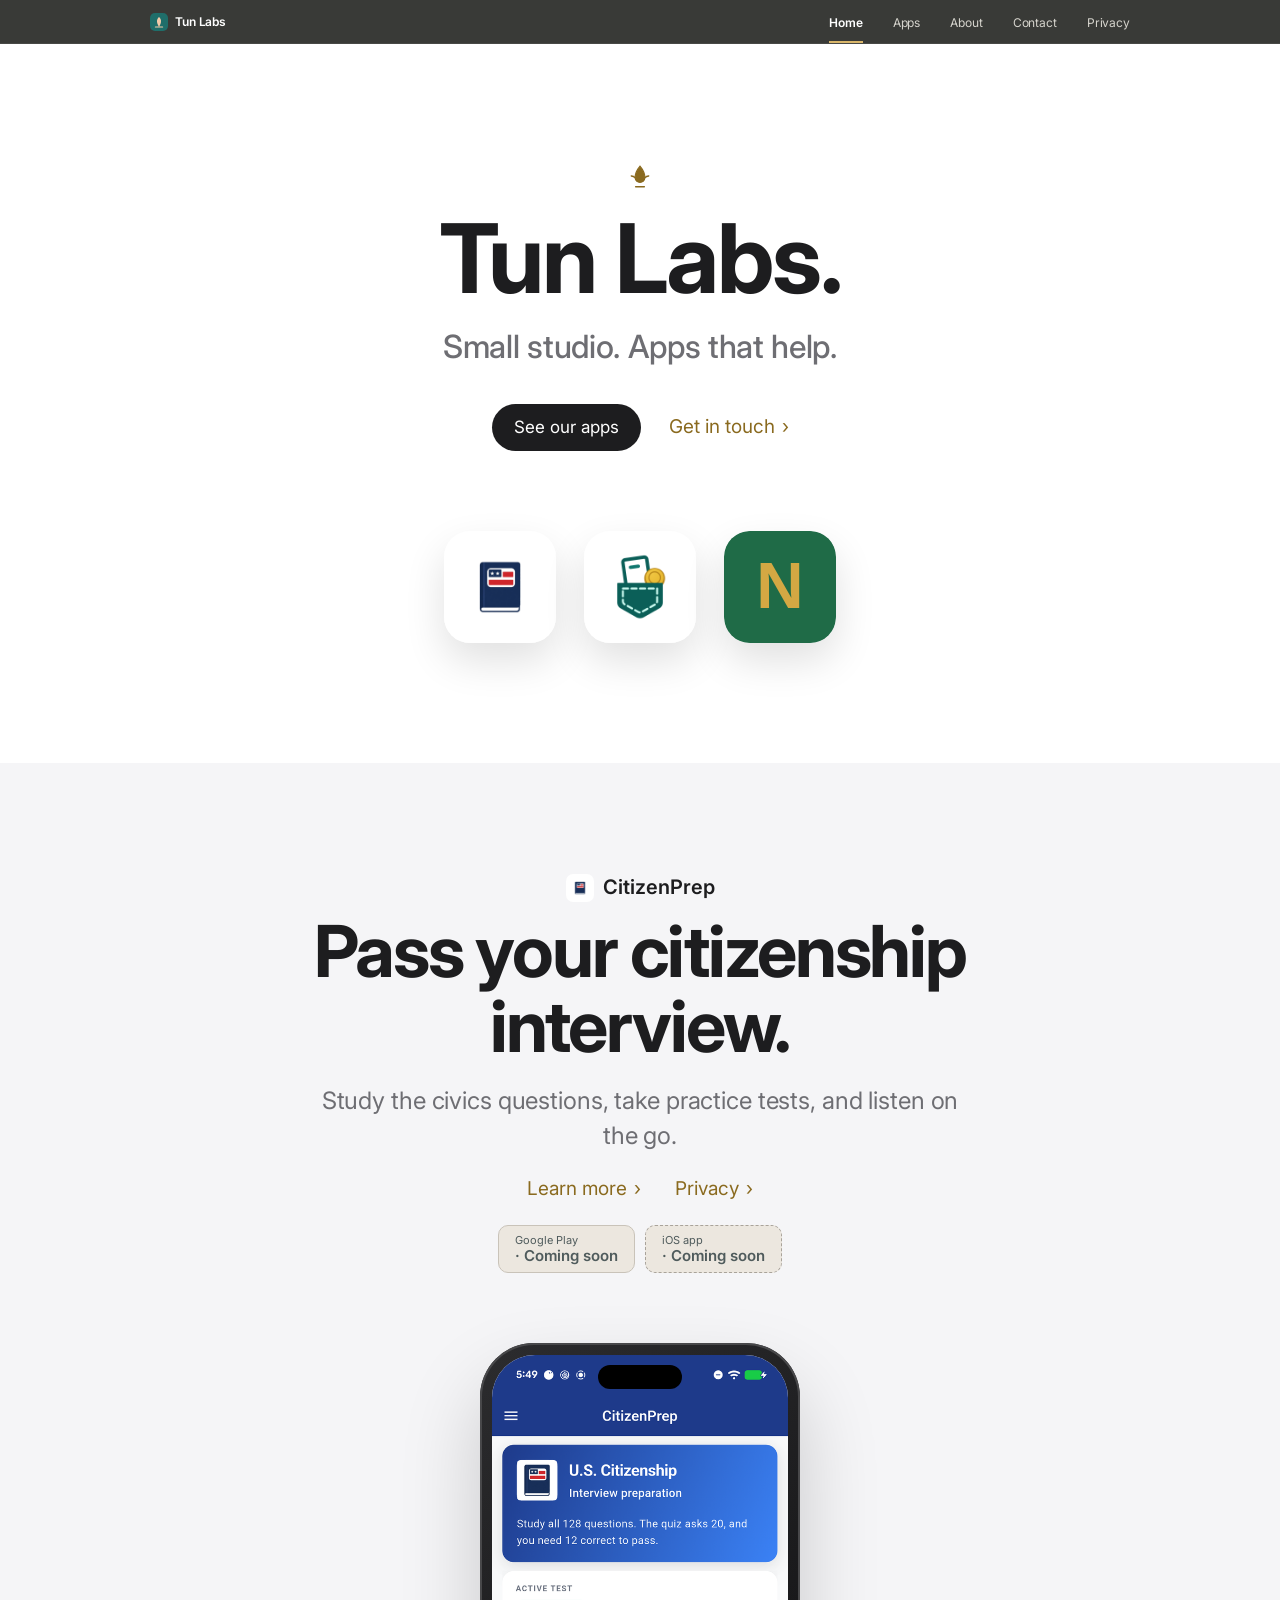
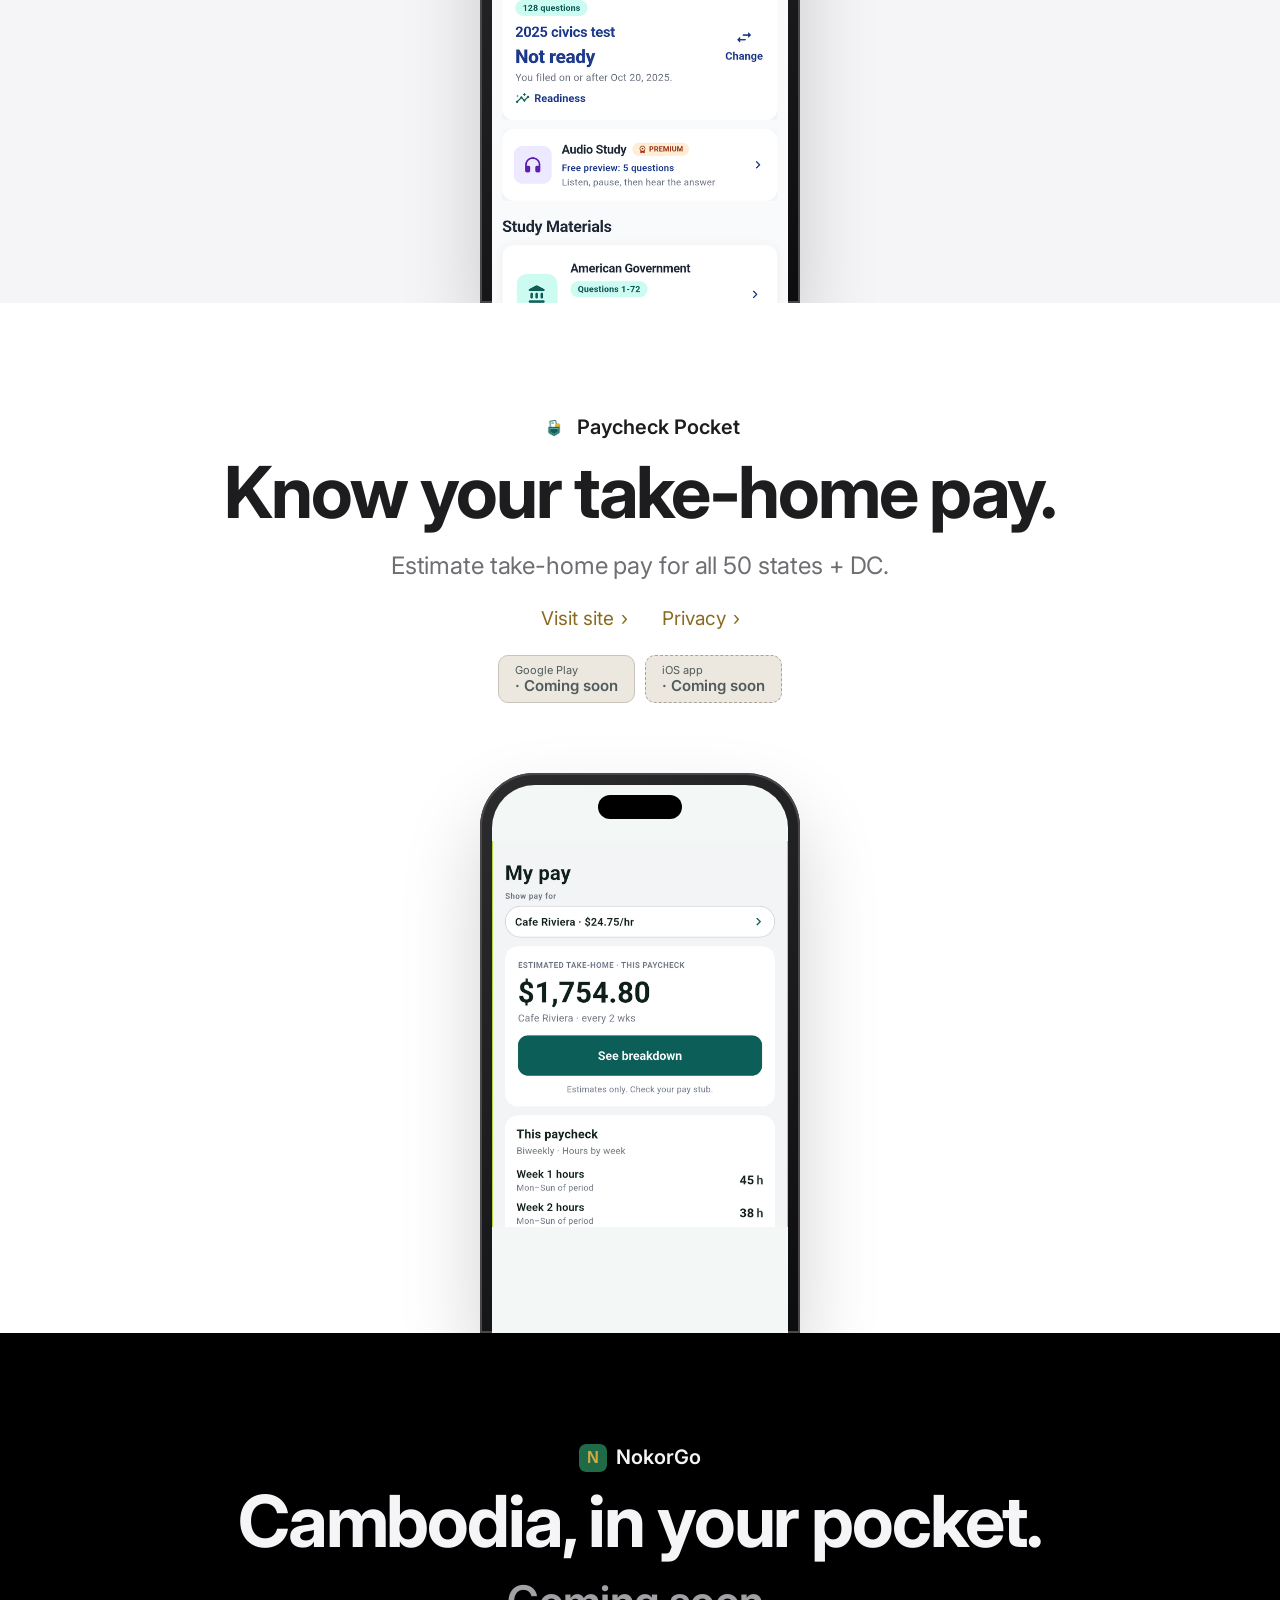
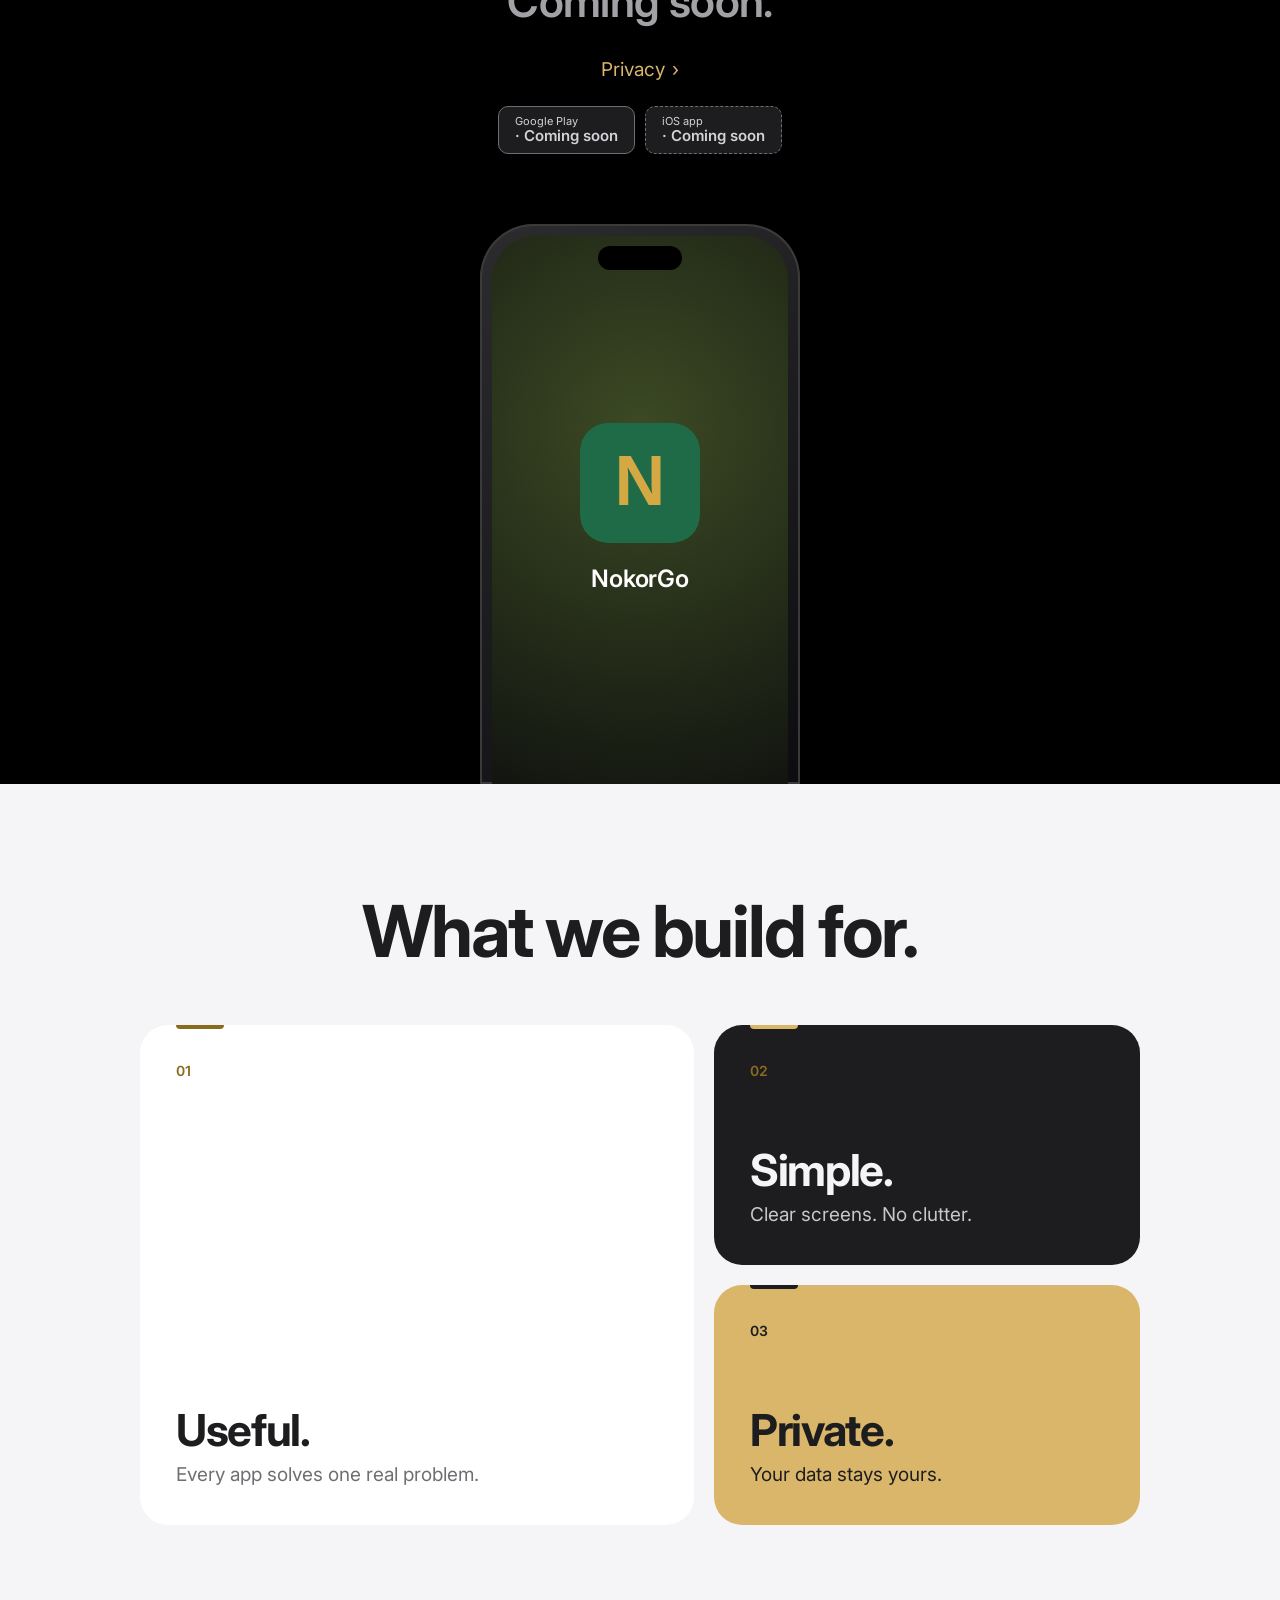
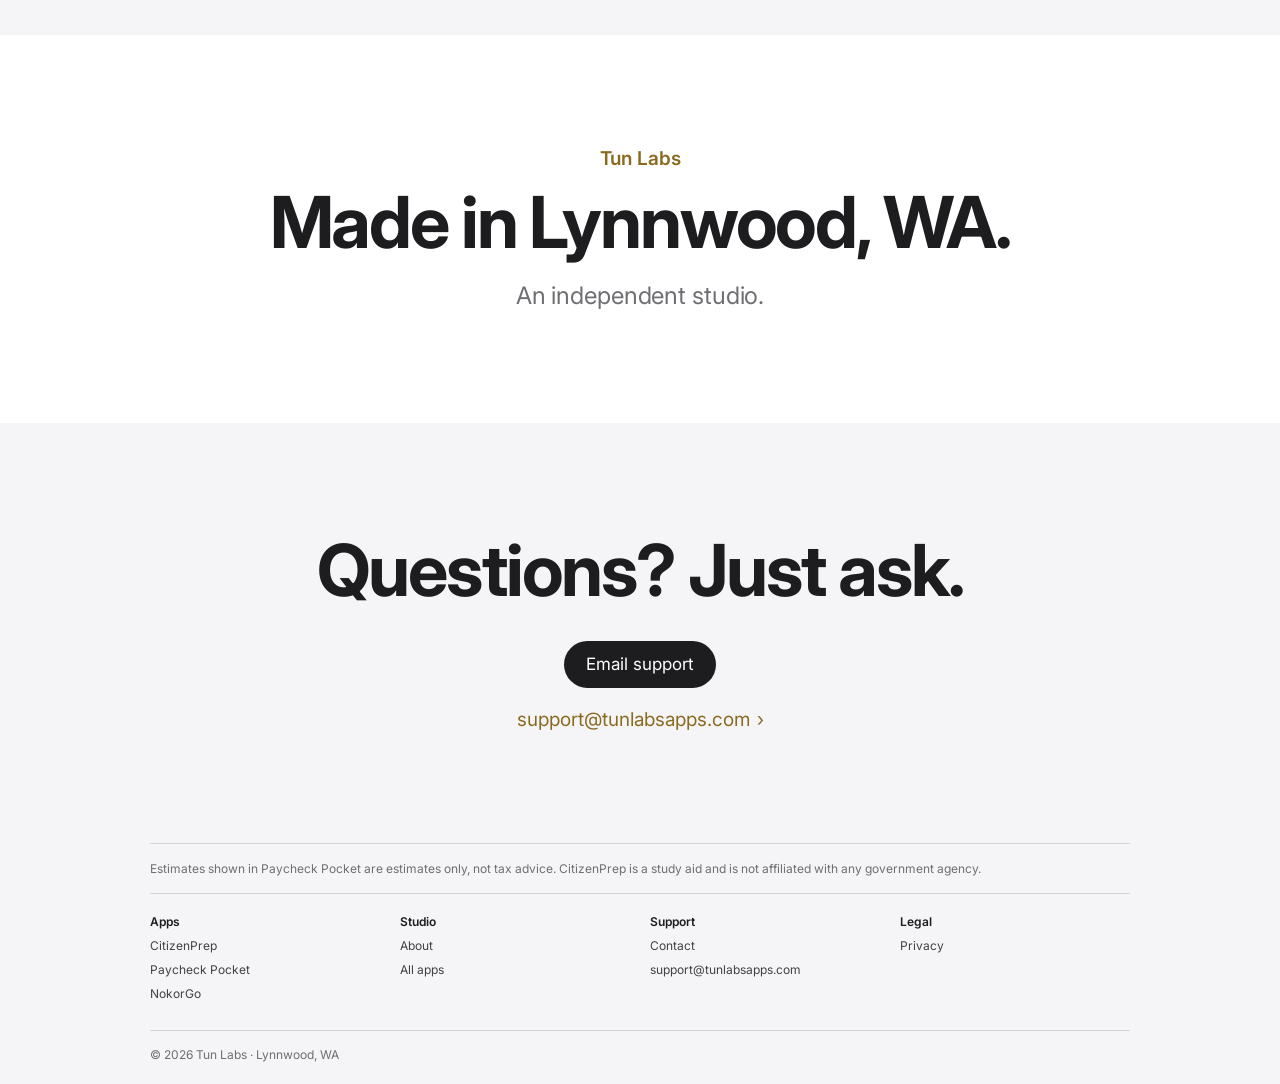
==== commit cc42b953: "Site: Paycheck Pocket A2 icon + ads-off My pay shot Swap company-site PP surfaces to locked A2 app i" ====
--- a/index.html
+++ b/index.html
@@ -40,7 +40,7 @@
     <h2>Pass your citizenship interview.</h2>
     <p class="tag">Study the civics questions, take practice tests, and listen on the go.</p>
     <div class="links">
-      <a class="tlink" href="apps.html#citizenprep">Learn more <span aria-hidden="true">›</span></a>
+      <a class="tlink" href="citizenprep.html">Learn more <span aria-hidden="true">›</span></a>
       <a class="tlink" href="privacy.html#citizenprep">Privacy <span aria-hidden="true">›</span></a>
     </div>
     <div class="badges" role="group" aria-label="Store availability">
@@ -62,7 +62,7 @@
       <span class="soon-badge gp-soon"><small>Google Play</small><b>· Coming soon</b></span>
       <span class="soon-badge ios-soon"><small>iOS app</small><b>· Coming soon</b></span>
     </div>
-    <div class="phone"><div class="screen pp"><img src="img/pp-crop.png" alt="Paycheck Pocket estimate screen showing an estimated take-home amount for a sample job."></div></div>
+    <div class="phone"><div class="screen pp"><img src="img/pp-crop.png" alt="Paycheck Pocket My pay screen showing estimated take-home, hours, and overtime for Cafe Riviera."></div></div>
   </section>
 
   <section class="band black app" id="nokorgo">
--- a/style.css
+++ b/style.css
@@ -207,3 +207,4 @@
  .home .icon-row{margin-top:28px}
  .home .contact-l{padding-bottom:80px}
 }
+.home .hero em{color:var(--bronze)}
